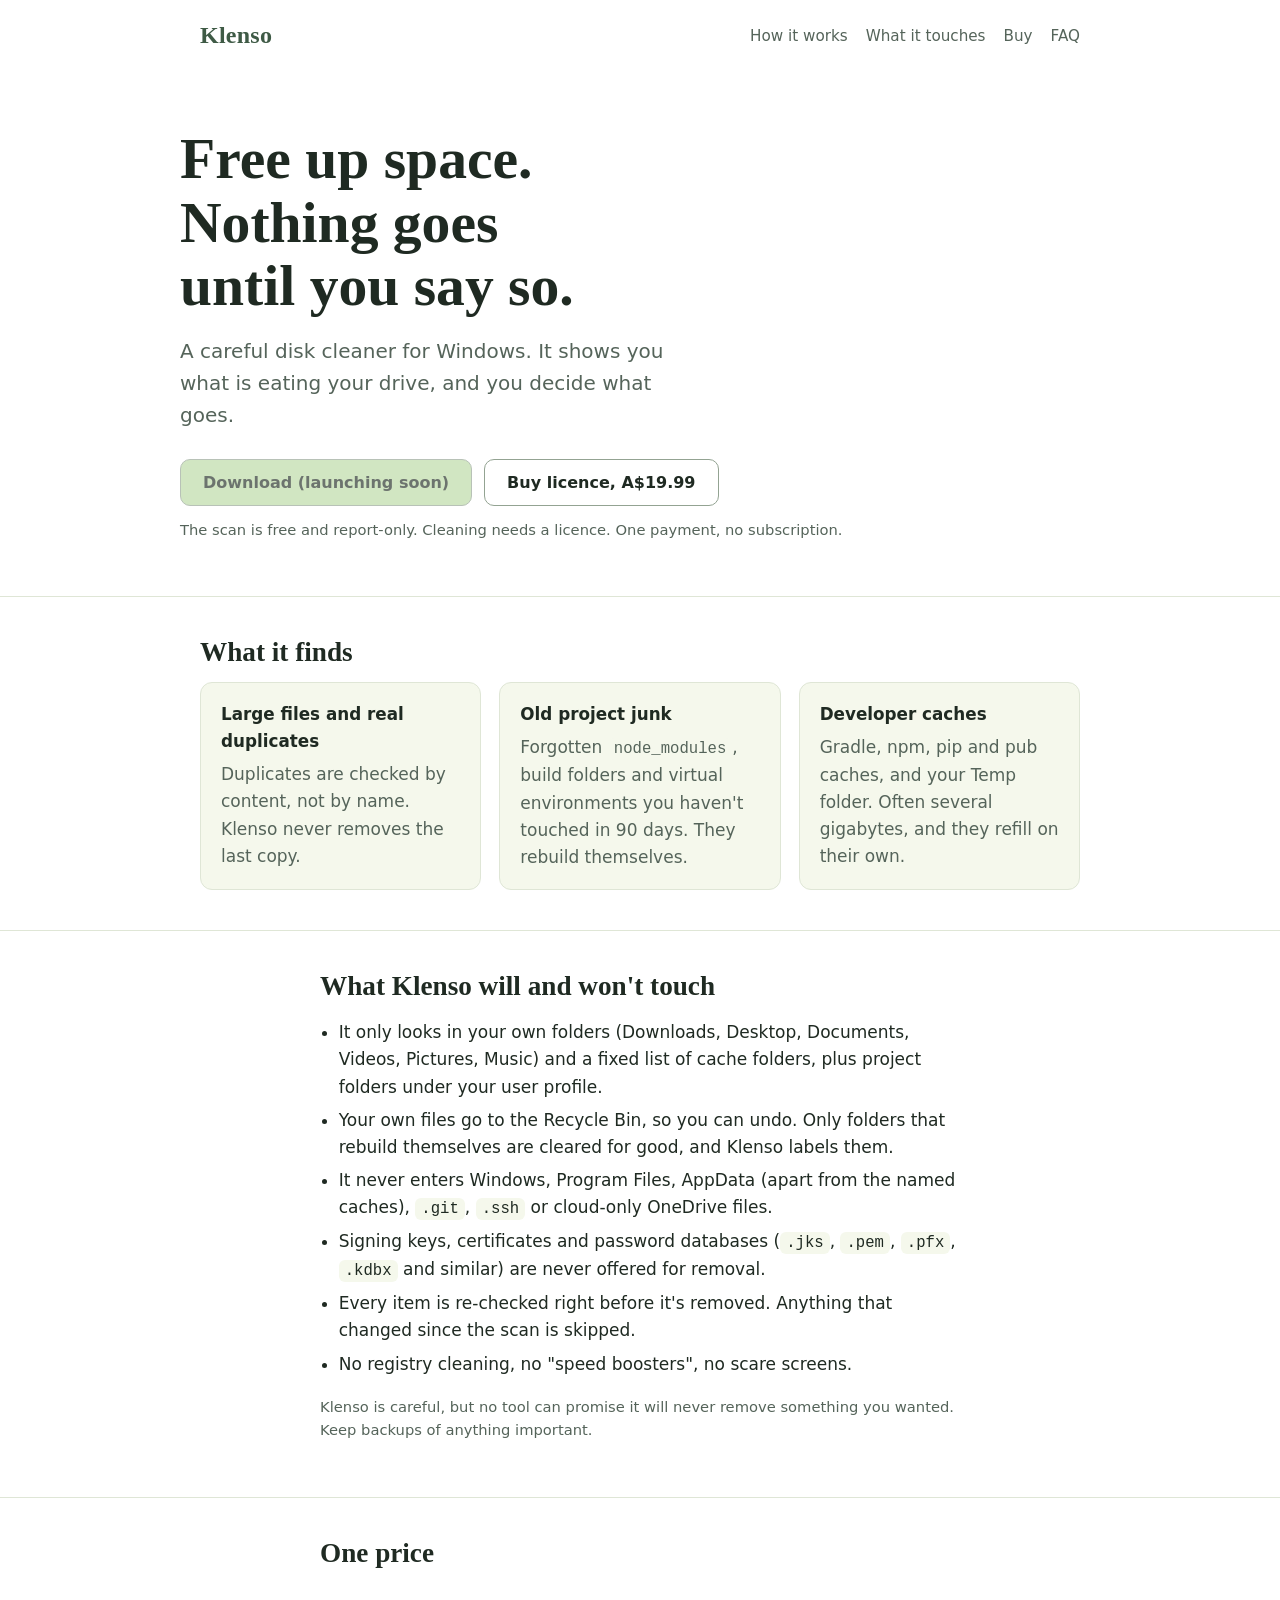
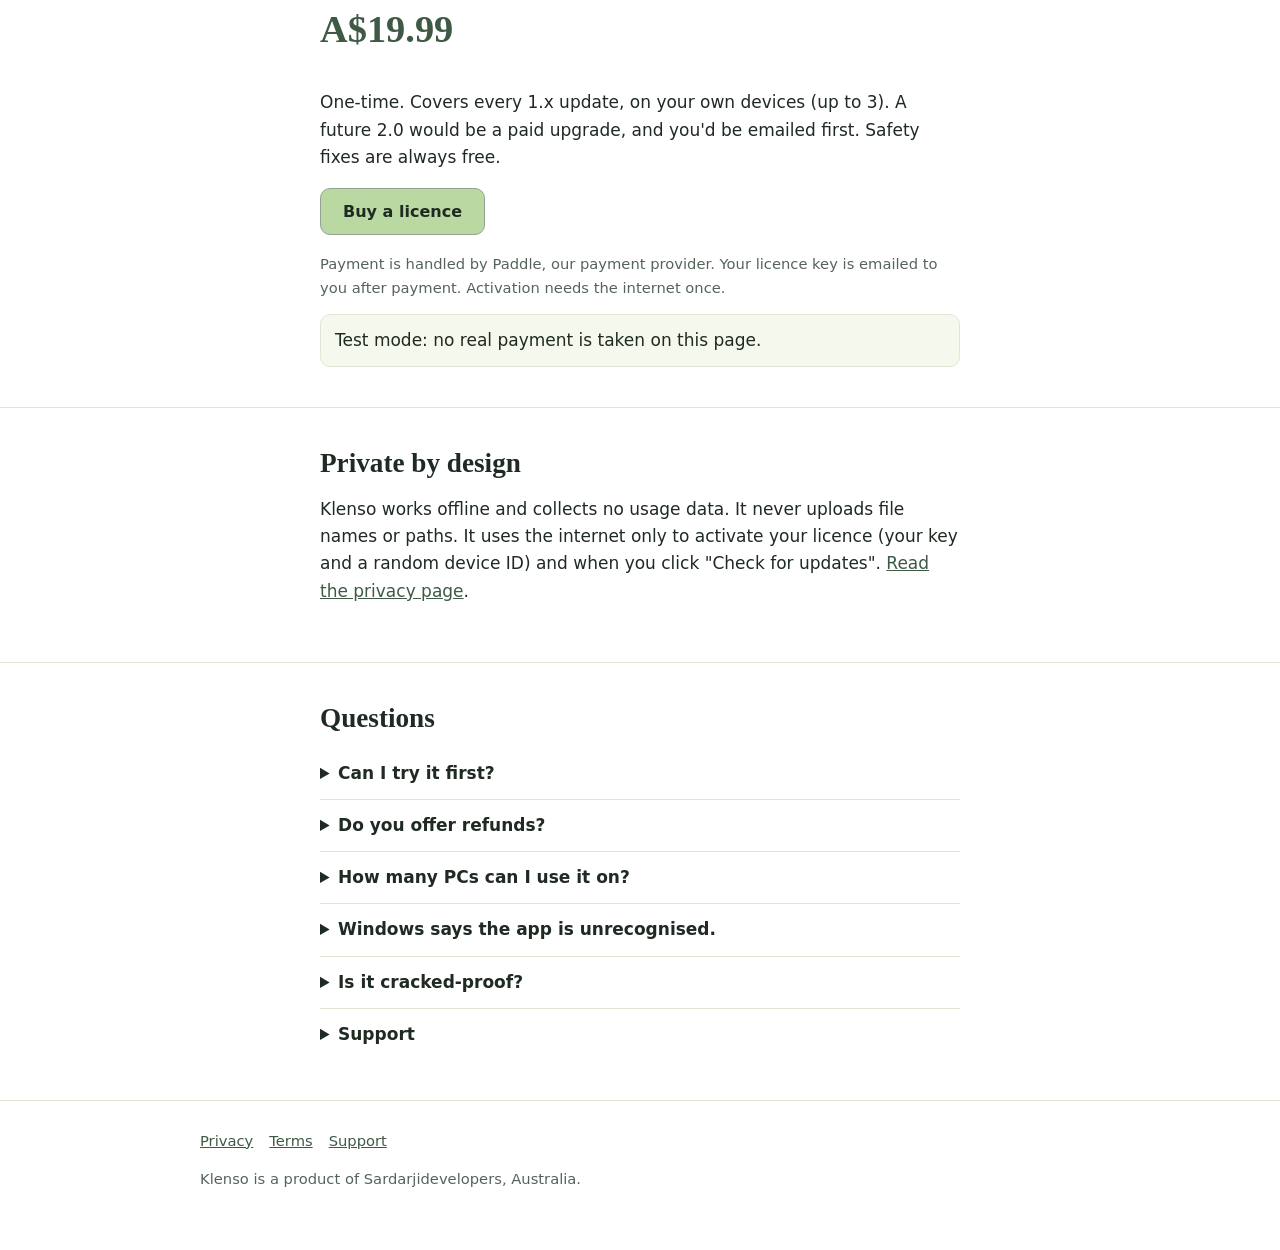
==== index.html @ f638d816 "Add Klenso landing site (sandbox checkout) Static site: landing page with Paddle overlay checkout (s" ====
<!doctype html>
<html lang="en-AU">
<head>
<meta charset="utf-8">
<meta name="viewport" content="width=device-width, initial-scale=1">
<title>Klenso: free up space on Windows, safely</title>
<meta name="description" content="Klenso finds large files, duplicates and old developer junk on your Windows PC. Nothing goes until you say so. A$19.99 one-time.">
<link rel="stylesheet" href="style.css">
</head>
<body>
<header><div class="wrap">
  <a class="brand" href="/">Klenso</a>
  <nav><a href="#how">How it works</a><a href="#safe">What it touches</a><a href="#buy">Buy</a><a href="#faq">FAQ</a></nav>
</div></header>

<main>
<div class="wrap hero">
  <h1>Free up space. Nothing goes until you say so.</h1>
  <p class="lead">A careful disk cleaner for Windows. It shows you what is eating your drive, and you decide what goes.</p>
  <div class="cta">
    <a class="btn" id="download" href="#buy">Download (free scan)</a>
    <button class="btn ghost" id="buy-top" type="button">Buy licence, A$19.99</button>
  </div>
  <p class="note">The scan is free and report-only. Cleaning needs a licence. One payment, no subscription.</p>
</div>

<section id="how"><div class="wrap">
  <h2>What it finds</h2>
  <div class="grid">
    <div class="card"><h3>Large files and real duplicates</h3><p>Duplicates are checked by content, not by name. Klenso never removes the last copy.</p></div>
    <div class="card"><h3>Old project junk</h3><p>Forgotten <code>node_modules</code>, build folders and virtual environments you haven't touched in 90 days. They rebuild themselves.</p></div>
    <div class="card"><h3>Developer caches</h3><p>Gradle, npm, pip and pub caches, and your Temp folder. Often several gigabytes, and they refill on their own.</p></div>
  </div>
</div></section>

<section id="safe"><div class="wrap narrow">
  <h2>What Klenso will and won't touch</h2>
  <ul class="plain">
    <li>It only looks in your own folders (Downloads, Desktop, Documents, Videos, Pictures, Music) and a fixed list of cache folders, plus project folders under your user profile.</li>
    <li>Your own files go to the Recycle Bin, so you can undo. Only folders that rebuild themselves are cleared for good, and Klenso labels them.</li>
    <li>It never enters Windows, Program Files, AppData (apart from the named caches), <code>.git</code>, <code>.ssh</code> or cloud-only OneDrive files.</li>
    <li>Signing keys, certificates and password databases (<code>.jks</code>, <code>.pem</code>, <code>.pfx</code>, <code>.kdbx</code> and similar) are never offered for removal.</li>
    <li>Every item is re-checked right before it's removed. Anything that changed since the scan is skipped.</li>
    <li>No registry cleaning, no "speed boosters", no scare screens.</li>
  </ul>
  <p class="note">Klenso is careful, but no tool can promise it will never remove something you wanted. Keep backups of anything important.</p>
</div></section>

<section id="buy"><div class="wrap narrow">
  <h2>One price</h2>
  <p class="price">A$19.99</p>
  <p>One-time. Covers every 1.x update, on your own devices (up to 3). A future 2.0 would be a paid upgrade, and you'd be emailed first. Safety fixes are always free.</p>
  <p><button class="btn" id="buy" type="button">Buy a licence</button></p>
  <p class="note">Payment is handled by Paddle, our payment provider. Your licence key is emailed to you after payment. Activation needs the internet once.</p>
  <div id="env-banner" class="status" hidden>Test mode: no real payment is taken on this page.</div>
</div></section>

<section id="privacy"><div class="wrap narrow">
  <h2>Private by design</h2>
  <p>Klenso works offline and collects no usage data. It never uploads file names or paths. It uses the internet only to activate your licence (your key and a random device ID) and when you click "Check for updates". <a href="privacy.html">Read the privacy page</a>.</p>
</div></section>

<section id="faq"><div class="wrap narrow">
  <h2>Questions</h2>
  <details><summary>Can I try it first?</summary><p>Yes. The scan is free and shows exactly what Klenso could clean. Cleaning needs a licence.</p></details>
  <details><summary>Do you offer refunds?</summary><p>We don't refund for change of mind, which is why the scan is free. If Klenso doesn't work as described, your rights under Australian Consumer Law apply and we'll sort it out. See the <a href="terms.html">terms</a>.</p></details>
  <details><summary>How many PCs can I use it on?</summary><p>Up to 3 of your own devices per licence. Moving to a new PC? Email support and we'll reset it.</p></details>
  <details><summary>Windows says the app is unrecognised.</summary><p>Early releases aren't code-signed yet, so Windows SmartScreen may warn. Choose More info, then Run anyway. Each download page shows its SHA-256 hash so you can check the file.</p></details>
  <details><summary>Is it cracked-proof?</summary><p>No program running on your own PC can be. Licences are signed, tied to your email and revocable, which is enough to keep honest people honest.</p></details>
  <details><summary>Support</summary><p>Email <a href="mailto:support@sardarjidevelopers.com">support@sardarjidevelopers.com</a>.</p></details>
</div></section>
</main>

<footer><div class="wrap">
  <a href="privacy.html">Privacy</a><a href="terms.html">Terms</a><a href="mailto:support@sardarjidevelopers.com">Support</a>
  <p>Klenso is a product of Sardarjidevelopers, Australia.</p>
</div></footer>

<script src="config.js"></script>
<script src="https://cdn.paddle.com/paddle/v2/paddle.js"></script>
<script>
(function () {
  var cfg = window.KLENSO || {};
  var dl = document.getElementById("download");
  if (cfg.downloadUrl) { dl.href = cfg.downloadUrl; }
  else { dl.textContent = "Download (launching soon)"; dl.setAttribute("aria-disabled", "true"); dl.addEventListener("click", function (e) { e.preventDefault(); }); }
  if (cfg.env === "sandbox") document.getElementById("env-banner").hidden = false;

  var ready = false;
  try {
    if (window.Paddle) {
      if (cfg.env === "sandbox") Paddle.Environment.set("sandbox");
      Paddle.Initialize({ token: cfg.token });
      ready = true;
    }
  } catch (e) { ready = false; }

  function open() {
    if (!ready) { window.location.href = "mailto:support@sardarjidevelopers.com?subject=Klenso%20licence"; return; }
    Paddle.Checkout.open({
      items: [{ priceId: cfg.priceId, quantity: 1 }],
      settings: { displayMode: "overlay", theme: "light", locale: "en", successUrl: window.location.origin + "/thanks.html" }
    });
  }
  document.getElementById("buy").addEventListener("click", open);
  document.getElementById("buy-top").addEventListener("click", open);
})();
</script>
</body>
</html>
---- style.css ----
:root {
  --lime: #e2eb98; --moss: #93a392; --fern: #adbf97; --mint: #bad9a2; --sea: #9dc4b5;
  --deep: #3e5a45; --text: #1f2a22; --muted: #55645a; --surface: #f5f8ec; --bg: #ffffff; --line: #dfe6d6;
  --serif: "Iowan Old Style", "Palatino Linotype", Palatino, Georgia, serif;
  --sans: "Segoe UI", system-ui, -apple-system, Roboto, Helvetica, Arial, sans-serif;
}
@media (prefers-color-scheme: dark) {
  :root:not([data-theme="light"]) {
    --text: #e8efe6; --muted: #a9b7ad; --surface: #1c261f; --bg: #141b16; --line: #2b382f; --deep: #bad9a2;
  }
}
* { box-sizing: border-box; }
html { scroll-behavior: smooth; }
body { margin: 0; font: 17px/1.6 var(--sans); color: var(--text); background: var(--bg); }
a { color: var(--deep); }
.wrap { max-width: 920px; margin: 0 auto; padding: 0 20px; }
header { padding: 22px 0; }
header .wrap { display: flex; align-items: center; justify-content: space-between; gap: 16px; }
.brand { font: 700 1.5rem var(--serif); color: var(--deep); text-decoration: none; letter-spacing: .01em; }
nav a { margin-left: 18px; text-decoration: none; color: var(--muted); font-size: .95rem; }
nav a:hover { color: var(--text); }
.hero { padding: 56px 0 40px; }
.hero h1 { font: 700 clamp(2.2rem, 6vw, 3.6rem)/1.1 var(--serif); margin: 0 0 18px; max-width: 14ch; }
.hero p.lead { font-size: 1.25rem; color: var(--muted); max-width: 40ch; margin: 0 0 28px; }
.cta { display: flex; flex-wrap: wrap; gap: 12px; align-items: center; }
.btn { display: inline-block; padding: 13px 22px; border-radius: 10px; border: 1px solid var(--moss); background: var(--mint);
  color: #1f2a22; font: 600 1rem var(--sans); text-decoration: none; cursor: pointer; }
.btn:hover { background: var(--lime); }
.btn.ghost { background: transparent; color: var(--text); }
.btn[aria-disabled="true"] { opacity: .65; cursor: default; }
.note { color: var(--muted); font-size: .92rem; margin-top: 12px; }
section { padding: 40px 0; border-top: 1px solid var(--line); }
section h2 { font: 700 1.7rem var(--serif); margin: 0 0 14px; }
.grid { display: grid; gap: 18px; grid-template-columns: repeat(auto-fit, minmax(240px, 1fr)); }
.card { background: var(--surface); border: 1px solid var(--line); border-radius: 12px; padding: 18px 20px; }
.card h3 { margin: 0 0 6px; font-size: 1.05rem; }
.card p { margin: 0; color: var(--muted); }
ul.plain { padding-left: 1.1em; } ul.plain li { margin: 6px 0; }
.price { font: 700 2.4rem var(--serif); color: var(--deep); }
details { border-top: 1px solid var(--line); padding: 12px 0; } details:first-of-type { border-top: 0; }
summary { cursor: pointer; font-weight: 600; }
details p { color: var(--muted); margin: 8px 0 0; }
footer { border-top: 1px solid var(--line); padding: 28px 0 48px; color: var(--muted); font-size: .92rem; }
footer a { margin-right: 16px; }
.narrow { max-width: 680px; }
.status { padding: 12px 14px; border-radius: 10px; background: var(--surface); border: 1px solid var(--line); }
code { background: var(--surface); padding: 2px 6px; border-radius: 6px; font-size: .92em; }
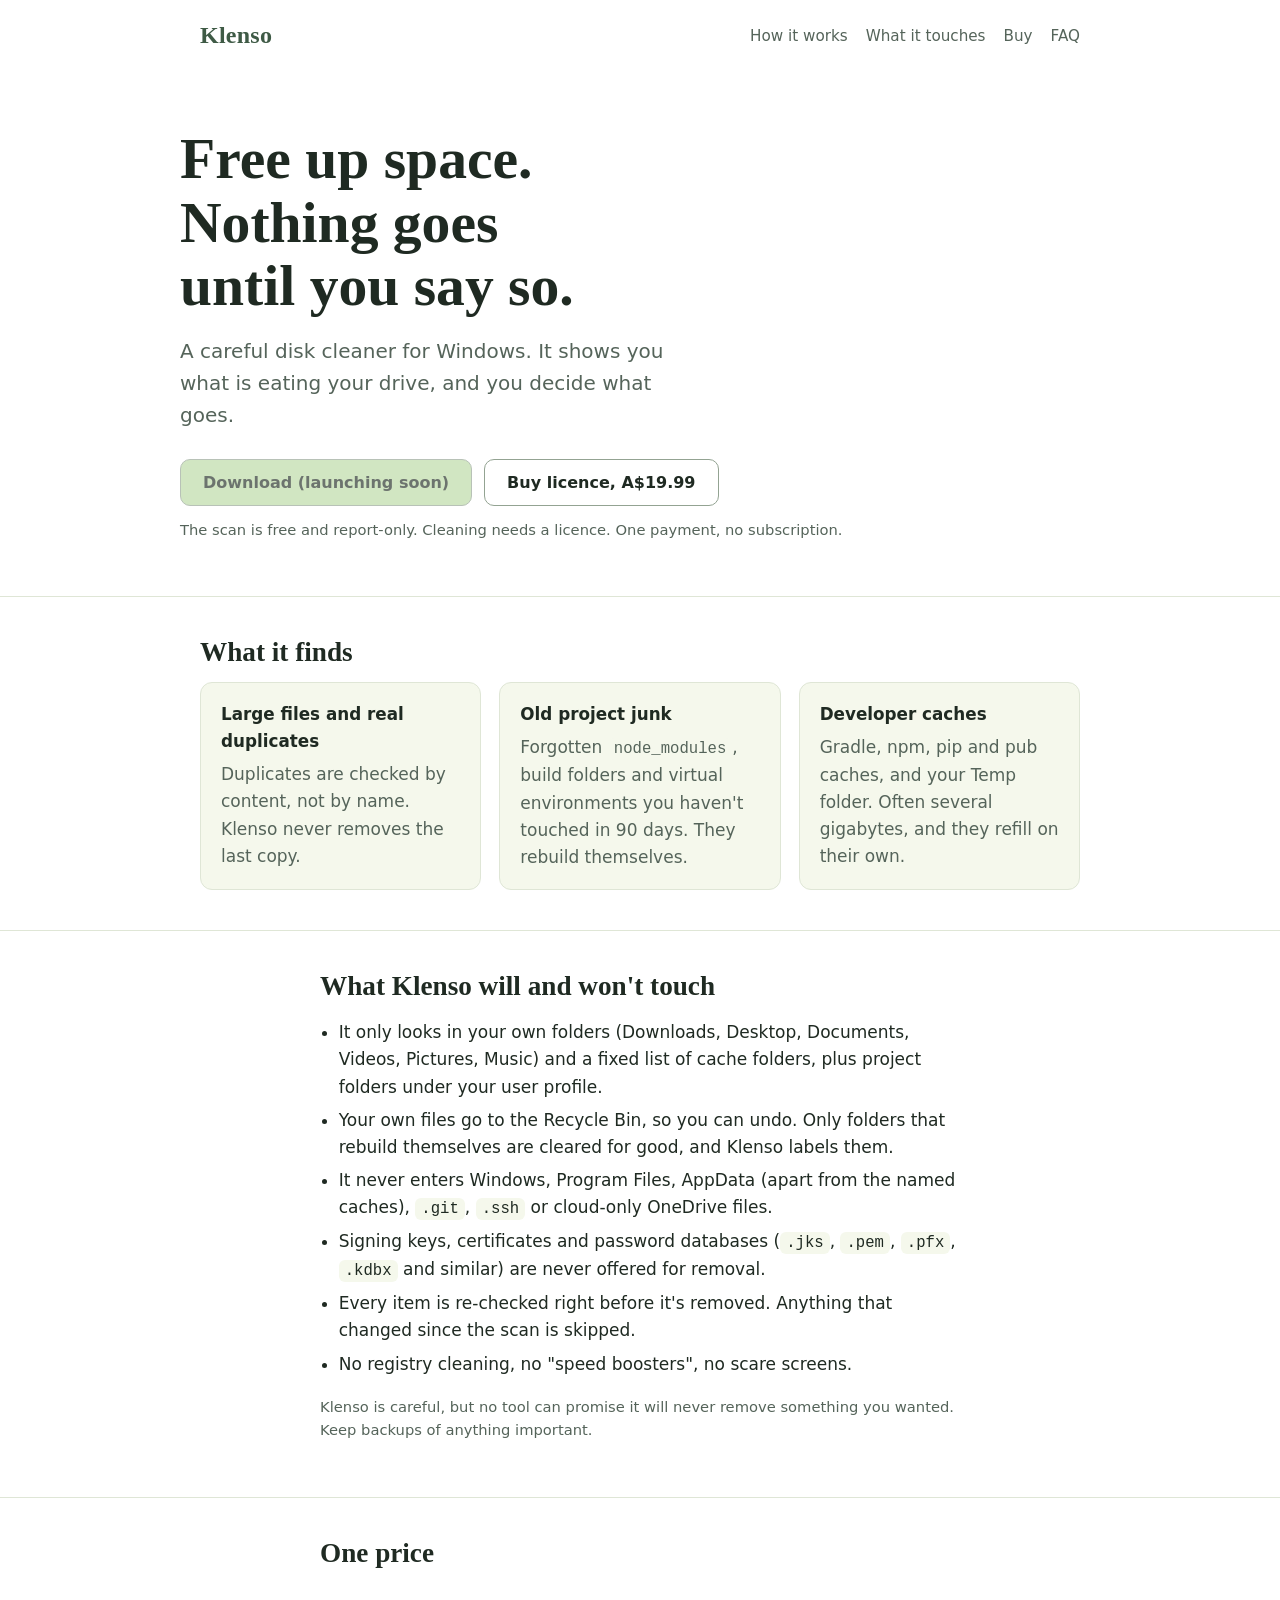
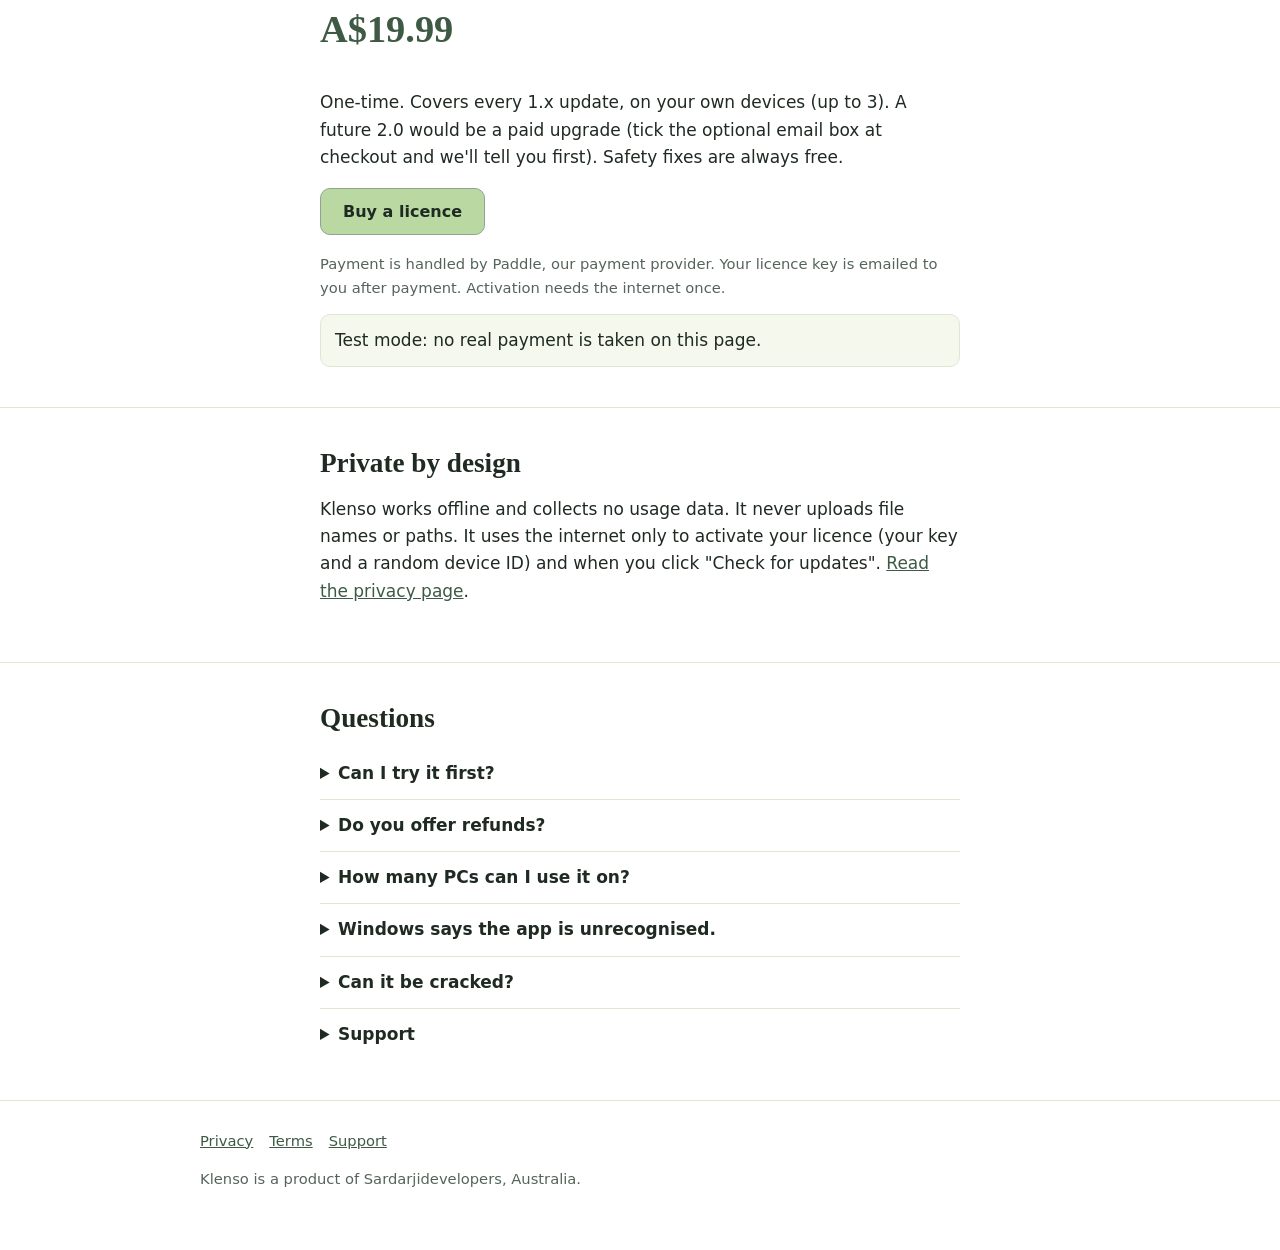
==== commit 12053c2f: "Correct privacy and terms wording; clarify upgrade emails Privacy: activation sees the licence key (" ====
--- a/index.html
+++ b/index.html
@@ -49,7 +49,7 @@
 <section id="buy"><div class="wrap narrow">
   <h2>One price</h2>
   <p class="price">A$19.99</p>
-  <p>One-time. Covers every 1.x update, on your own devices (up to 3). A future 2.0 would be a paid upgrade, and you'd be emailed first. Safety fixes are always free.</p>
+  <p>One-time. Covers every 1.x update, on your own devices (up to 3). A future 2.0 would be a paid upgrade (tick the optional email box at checkout and we'll tell you first). Safety fixes are always free.</p>
   <p><button class="btn" id="buy" type="button">Buy a licence</button></p>
   <p class="note">Payment is handled by Paddle, our payment provider. Your licence key is emailed to you after payment. Activation needs the internet once.</p>
   <div id="env-banner" class="status" hidden>Test mode: no real payment is taken on this page.</div>
@@ -66,7 +66,7 @@
   <details><summary>Do you offer refunds?</summary><p>We don't refund for change of mind, which is why the scan is free. If Klenso doesn't work as described, your rights under Australian Consumer Law apply and we'll sort it out. See the <a href="terms.html">terms</a>.</p></details>
   <details><summary>How many PCs can I use it on?</summary><p>Up to 3 of your own devices per licence. Moving to a new PC? Email support and we'll reset it.</p></details>
   <details><summary>Windows says the app is unrecognised.</summary><p>Early releases aren't code-signed yet, so Windows SmartScreen may warn. Choose More info, then Run anyway. Each download page shows its SHA-256 hash so you can check the file.</p></details>
-  <details><summary>Is it cracked-proof?</summary><p>No program running on your own PC can be. Licences are signed, tied to your email and revocable, which is enough to keep honest people honest.</p></details>
+  <details><summary>Can it be cracked?</summary><p>No program running on your own PC can be. Licences are signed, tied to your email and revocable, which is enough to keep honest people honest.</p></details>
   <details><summary>Support</summary><p>Email <a href="mailto:support@sardarjidevelopers.com">support@sardarjidevelopers.com</a>.</p></details>
 </div></section>
 </main>
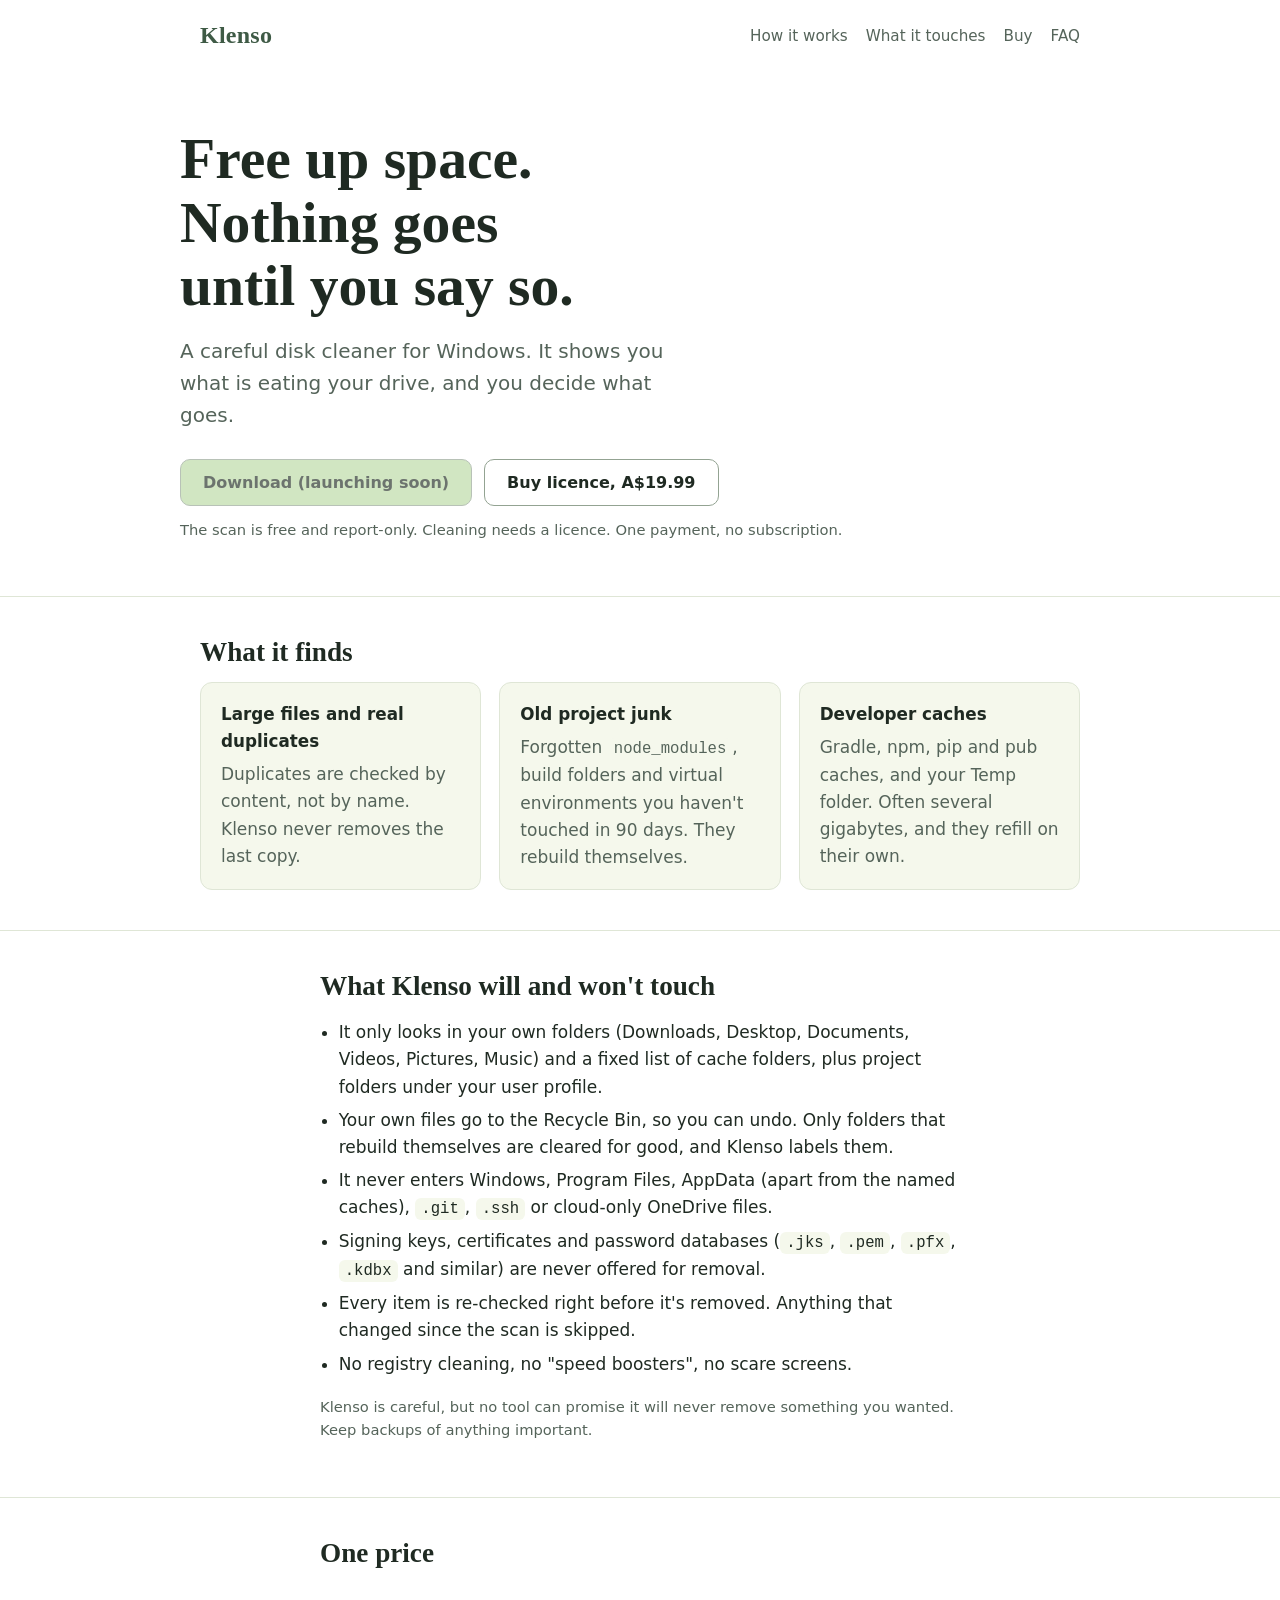
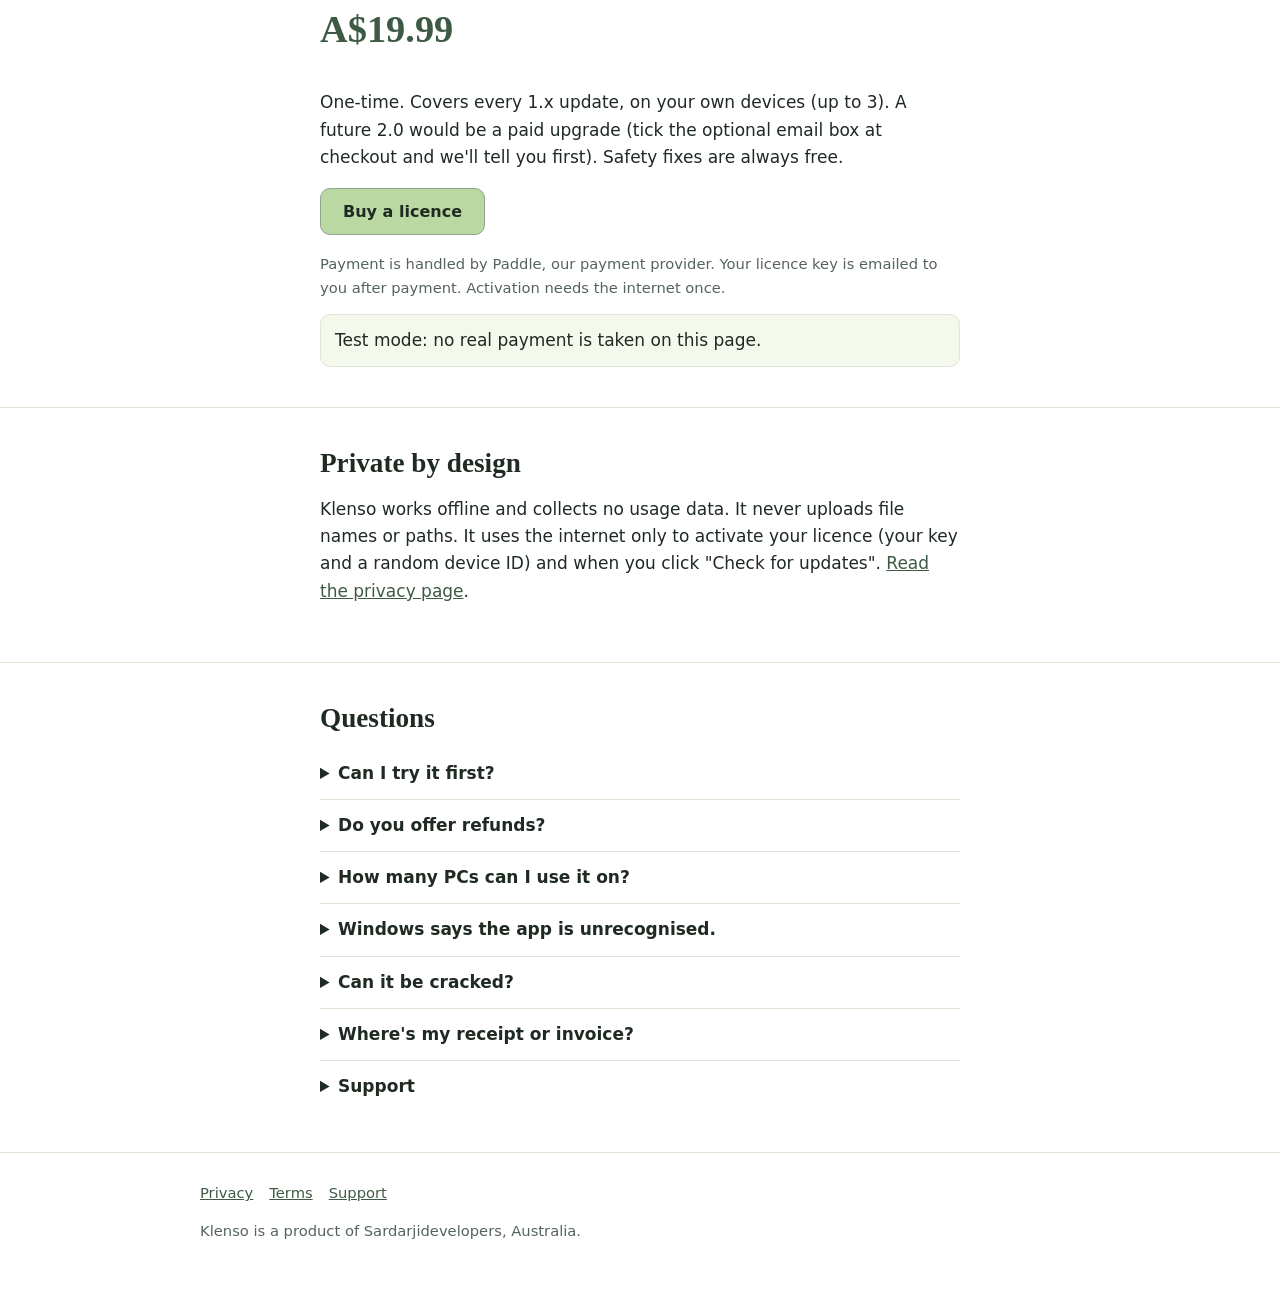
==== commit 173c99ef: "Add receipt and invoice FAQ Co-Authored-By: Claude Sonnet 5.5 <noreply@anthropic.com>" ====
--- a/index.html
+++ b/index.html
@@ -67,6 +67,7 @@
   <details><summary>How many PCs can I use it on?</summary><p>Up to 3 of your own devices per licence. Moving to a new PC? Email support and we'll reset it.</p></details>
   <details><summary>Windows says the app is unrecognised.</summary><p>Early releases aren't code-signed yet, so Windows SmartScreen may warn. Choose More info, then Run anyway. Each download page shows its SHA-256 hash so you can check the file.</p></details>
   <details><summary>Can it be cracked?</summary><p>No program running on your own PC can be. Licences are signed, tied to your email and revocable, which is enough to keep honest people honest.</p></details>
+  <details><summary>Where's my receipt or invoice?</summary><p>Paddle, our payment provider, emails your receipt straight after payment, with a link to your invoice. Your licence key arrives in a separate email from us, usually within 24 hours. If either is missing, email support with the address you bought with.</p></details>
   <details><summary>Support</summary><p>Email <a href="mailto:support@sardarjidevelopers.com">support@sardarjidevelopers.com</a>.</p></details>
 </div></section>
 </main>
